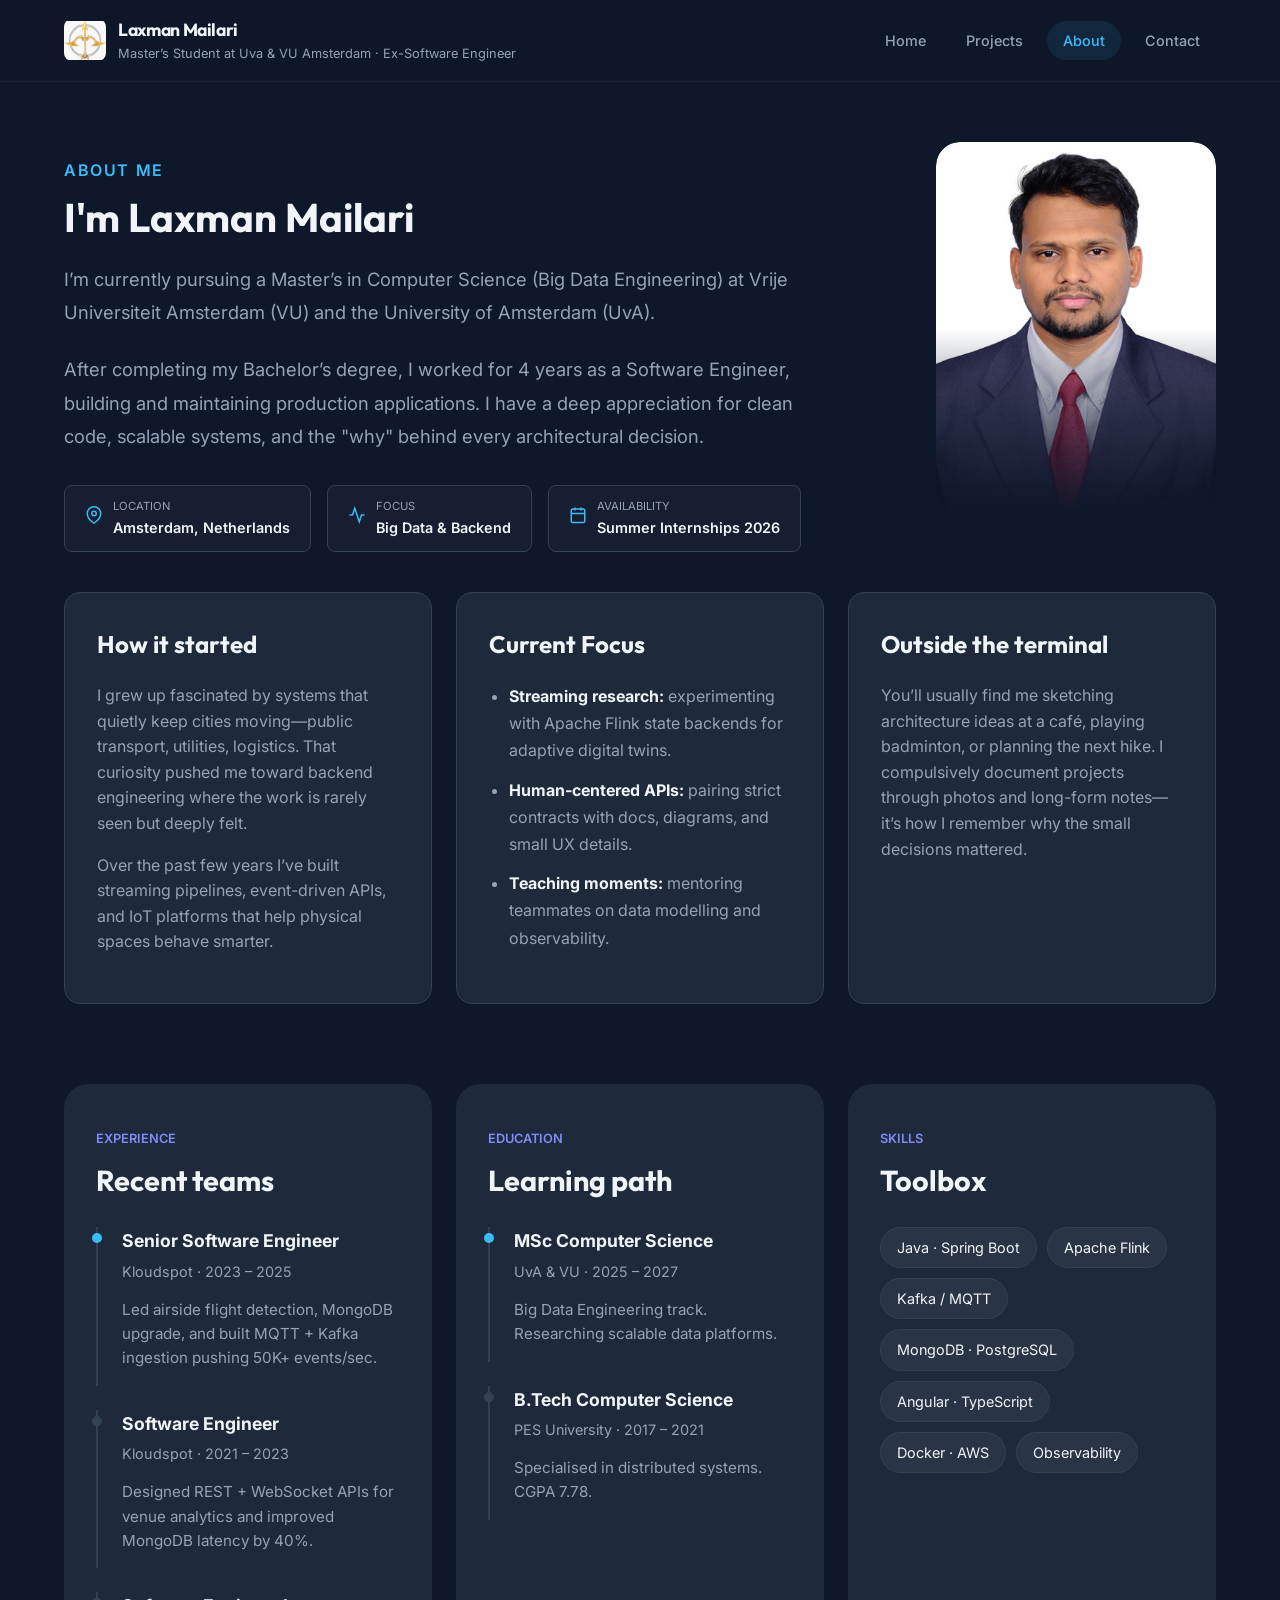
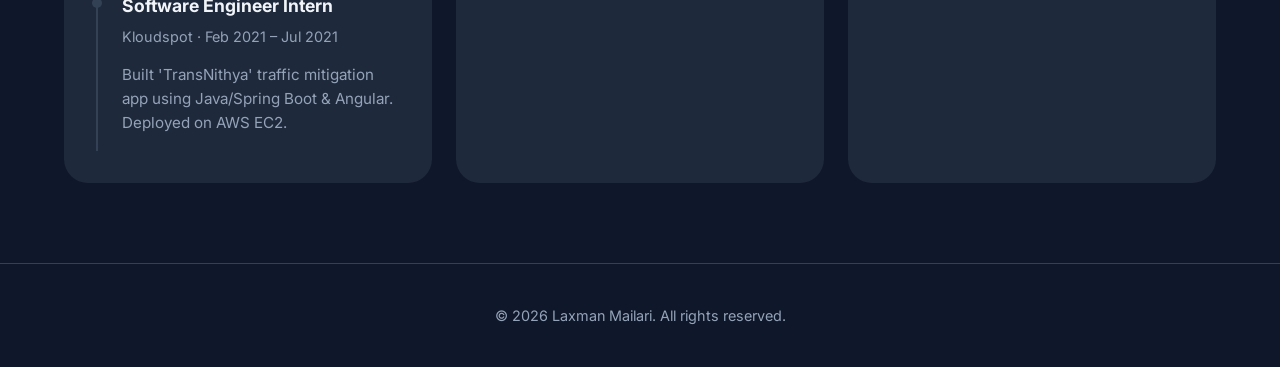
==== about.html @ 2ae77924 "add NYC taxi project details" ====
<!DOCTYPE html>
<html lang="en">

<head>
  <meta charset="UTF-8" />
  <title>About | Laxman Mailari</title>
  <meta name="viewport" content="width=device-width, initial-scale=1" />
  <link rel="stylesheet" href="styles.css" />
</head>

<body>
  <header class="lm-header">
    <div class="container">
      <a href="index.html" class="lm-logo">
        <img src="assets/logo-new.png" alt="Laxman Mailari Logo" class="lm-logo-mark" />
        <div class="lm-logo-text">
          <div class="lm-logo-name">Laxman Mailari</div>
          <div class="lm-logo-slogan">Master’s Student at Uva & VU Amsterdam · Ex-Software Engineer</div>
        </div>
      </a>
      <nav class="lm-nav">
        <a href="index.html">Home</a>
        <a href="projects.html">Projects</a>
        <a href="about.html" class="active">About</a>
        <a href="contact.html">Contact</a>
      </nav>
    </div>
  </header>

  <main class="container" style="padding-top: 60px;">
    <section class="about-hero fade-in-up"
      style="display: grid; grid-template-columns: 1fr 280px; gap: 60px; align-items: start; margin-bottom: 40px;">

      <!-- Left Column: Bio & Meta -->
      <div style="padding-right: 40px;">
        <p class="eyebrow"
          style="color: var(--accent-primary); text-transform: uppercase; letter-spacing: 0.1em; font-weight: 600; margin-bottom: 12px;">
          About Me</p>
        <h1 style="font-family: var(--font-display); font-size: 2.5rem; margin: 0 0 24px; line-height: 1.1;">I'm Laxman
          Mailari</h1>
        <p style="font-size: 1.15rem; color: var(--text-muted); line-height: 1.8; margin-bottom: 24px;">
          I’m currently pursuing a Master’s in Computer Science (Big Data Engineering) at Vrije Universiteit Amsterdam
          (VU) and the University of Amsterdam (UvA).
        </p>
        <p style="font-size: 1.15rem; color: var(--text-muted); line-height: 1.8; margin-bottom: 32px;">
          After completing my Bachelor’s degree, I worked for 4 years as a Software Engineer, building and maintaining
          production applications. I have a deep appreciation for clean code, scalable systems, and the "why" behind
          every architectural decision.
        </p>

        <!-- Meta Stack (Moved here) -->
        <div class="meta-stack" style="display: flex; flex-wrap: wrap; gap: 16px;">
          <div class="meta-item"
            style="background: rgba(255,255,255,0.03); padding: 12px 20px; border-radius: var(--radius-sm); border: 1px solid var(--border); display: flex; align-items: center; gap: 10px;">
            <div style="color: var(--accent-primary);">
              <svg width="18" height="18" viewBox="0 0 24 24" fill="none" stroke="currentColor" stroke-width="2">
                <path d="M21 10c0 7-9 13-9 13s-9-6-9-13a9 9 0 0 1 18 0z"></path>
                <circle cx="12" cy="10" r="3"></circle>
              </svg>
            </div>
            <div>
              <p class="meta-label"
                style="margin: 0; font-size: 0.7rem; color: var(--text-muted); text-transform: uppercase;">Location</p>
              <p class="meta-value" style="margin: 0; font-weight: 600; font-size: 0.9rem;">Amsterdam, Netherlands</p>
            </div>
          </div>

          <div class="meta-item"
            style="background: rgba(255,255,255,0.03); padding: 12px 20px; border-radius: var(--radius-sm); border: 1px solid var(--border); display: flex; align-items: center; gap: 10px;">
            <div style="color: var(--accent-primary);">
              <svg width="18" height="18" viewBox="0 0 24 24" fill="none" stroke="currentColor" stroke-width="2">
                <polyline points="22 12 18 12 15 21 9 3 6 12 2 12"></polyline>
              </svg>
            </div>
            <div>
              <p class="meta-label"
                style="margin: 0; font-size: 0.7rem; color: var(--text-muted); text-transform: uppercase;">Focus</p>
              <p class="meta-value" style="margin: 0; font-weight: 600; font-size: 0.9rem;">Big Data &amp; Backend</p>
            </div>
          </div>

          <div class="meta-item"
            style="background: rgba(255,255,255,0.03); padding: 12px 20px; border-radius: var(--radius-sm); border: 1px solid var(--border); display: flex; align-items: center; gap: 10px;">
            <div style="color: var(--accent-primary);">
              <svg width="18" height="18" viewBox="0 0 24 24" fill="none" stroke="currentColor" stroke-width="2">
                <rect x="3" y="4" width="18" height="18" rx="2" ry="2"></rect>
                <line x1="16" y1="2" x2="16" y2="6"></line>
                <line x1="8" y1="2" x2="8" y2="6"></line>
                <line x1="3" y1="10" x2="21" y2="10"></line>
              </svg>
            </div>
            <div>
              <p class="meta-label"
                style="margin: 0; font-size: 0.7rem; color: var(--text-muted); text-transform: uppercase;">Availability
              </p>
              <p class="meta-value" style="margin: 0; font-weight: 600; font-size: 0.9rem;">Summer Internships 2026</p>
            </div>
          </div>
        </div>
      </div>

      <!-- Right Column: Profile Card (Image Only) -->
      <div class="profile-sidebar" style="display: flex; flex-direction: column; gap: 24px;">
        <div class="about-portrait">
          <img src="assets/my-image.JPG" alt="Portrait of Laxman Mailari" />
        </div>
      </div>
    </section>

    <section class="about-story fade-in-up"
      style="display: grid; grid-template-columns: repeat(auto-fit, minmax(300px, 1fr)); gap: 24px; margin-bottom: 80px;">
      <article class="story-block"
        style="background: var(--card); padding: 32px; border-radius: var(--radius-md); border: 1px solid var(--border);">
        <h2 style="font-family: var(--font-display); font-size: 1.5rem; margin-top: 0;">How it started</h2>
        <p style="color: var(--text-muted);">
          I grew up fascinated by systems that quietly keep cities moving—public
          transport, utilities, logistics. That curiosity pushed me toward
          backend engineering where the work is rarely seen but deeply felt.
        </p>
        <p style="color: var(--text-muted);">
          Over the past few years I’ve built streaming pipelines, event-driven
          APIs, and IoT platforms that help physical spaces behave smarter.
        </p>
      </article>
      <article class="story-block"
        style="background: var(--card); padding: 32px; border-radius: var(--radius-md); border: 1px solid var(--border);">
        <h2 style="font-family: var(--font-display); font-size: 1.5rem; margin-top: 0;">Current Focus</h2>
        <ul class="story-list" style="padding-left: 20px; color: var(--text-muted); line-height: 1.7;">
          <li style="margin-bottom: 12px;">
            <strong style="color: var(--text-main);">Streaming research:</strong> experimenting with Apache Flink
            state backends for adaptive digital twins.
          </li>
          <li style="margin-bottom: 12px;">
            <strong style="color: var(--text-main);">Human-centered APIs:</strong> pairing strict contracts with
            docs, diagrams, and small UX details.
          </li>
          <li>
            <strong style="color: var(--text-main);">Teaching moments:</strong> mentoring teammates on data
            modelling and observability.
          </li>
        </ul>
      </article>
      <article class="story-block"
        style="background: var(--card); padding: 32px; border-radius: var(--radius-md); border: 1px solid var(--border);">
        <h2 style="font-family: var(--font-display); font-size: 1.5rem; margin-top: 0;">Outside the terminal</h2>
        <p style="color: var(--text-muted);">
          You’ll usually find me sketching architecture ideas at a café, playing
          badminton, or planning the next hike. I compulsively document projects
          through photos and long-form notes—it’s how I remember why the small
          decisions mattered.
        </p>
      </article>
    </section>

    <section class="about-panels fade-in-up"
      style="display: grid; grid-template-columns: repeat(auto-fit, minmax(300px, 1fr)); gap: 24px; margin-bottom: 80px;">
      <article class="about-panel"
        style="background: var(--bg-secondary); padding: 32px; border-radius: var(--radius-lg);">
        <div class="panel-head" style="margin-bottom: 24px;">
          <p class="eyebrow"
            style="color: var(--accent-secondary); text-transform: uppercase; font-size: 0.8rem; font-weight: 600; margin-bottom: 8px;">
            Experience</p>
          <h2 style="font-family: var(--font-display); font-size: 1.8rem; margin: 0;">Recent teams</h2>
        </div>
        <div class="timeline-line" style="display: flex; flex-direction: column; gap: 24px;">
          <div class="timeline-item"
            style="position: relative; padding-left: 24px; border-left: 2px solid var(--border);">
            <span class="timeline-dot"
              style="position: absolute; left: -6px; top: 6px; width: 10px; height: 10px; border-radius: 50%; background: var(--accent-primary);"></span>
            <div>
              <h3 style="margin: 0; font-size: 1.1rem;">Senior Software Engineer</h3>
              <div class="meta" style="color: var(--text-muted); font-size: 0.9rem; margin: 4px 0 8px;">Kloudspot · 2023
                – 2025</div>
              <p style="color: var(--text-muted); font-size: 0.95rem;">
                Led airside flight detection, MongoDB upgrade, and built MQTT + Kafka ingestion pushing 50K+ events/sec.
              </p>
            </div>
          </div>
          <div class="timeline-item"
            style="position: relative; padding-left: 24px; border-left: 2px solid var(--border);">
            <span class="timeline-dot"
              style="position: absolute; left: -6px; top: 6px; width: 10px; height: 10px; border-radius: 50%; background: var(--border);"></span>
            <div>
              <h3 style="margin: 0; font-size: 1.1rem;">Software Engineer</h3>
              <div class="meta" style="color: var(--text-muted); font-size: 0.9rem; margin: 4px 0 8px;">Kloudspot · 2021
                – 2023</div>
              <p style="color: var(--text-muted); font-size: 0.95rem;">
                Designed REST + WebSocket APIs for venue analytics and improved MongoDB latency by 40%.
              </p>
            </div>
          </div>
          <div class="timeline-item"
            style="position: relative; padding-left: 24px; border-left: 2px solid var(--border);">
            <span class="timeline-dot"
              style="position: absolute; left: -6px; top: 6px; width: 10px; height: 10px; border-radius: 50%; background: var(--border);"></span>
            <div>
              <h3 style="margin: 0; font-size: 1.1rem;">Software Engineer Intern</h3>
              <div class="meta" style="color: var(--text-muted); font-size: 0.9rem; margin: 4px 0 8px;">Kloudspot · Feb
                2021
                – Jul 2021</div>
              <p style="color: var(--text-muted); font-size: 0.95rem;">
                Built 'TransNithya' traffic mitigation app using Java/Spring Boot & Angular. Deployed on AWS EC2.
              </p>
            </div>
          </div>
        </div>
      </article>

      <article class="about-panel"
        style="background: var(--bg-secondary); padding: 32px; border-radius: var(--radius-lg);">
        <div class="panel-head" style="margin-bottom: 24px;">
          <p class="eyebrow"
            style="color: var(--accent-secondary); text-transform: uppercase; font-size: 0.8rem; font-weight: 600; margin-bottom: 8px;">
            Education</p>
          <h2 style="font-family: var(--font-display); font-size: 1.8rem; margin: 0;">Learning path</h2>
        </div>
        <div class="timeline-line" style="display: flex; flex-direction: column; gap: 24px;">
          <div class="timeline-item"
            style="position: relative; padding-left: 24px; border-left: 2px solid var(--border);">
            <span class="timeline-dot"
              style="position: absolute; left: -6px; top: 6px; width: 10px; height: 10px; border-radius: 50%; background: var(--accent-primary);"></span>
            <div>
              <h3 style="margin: 0; font-size: 1.1rem;">MSc Computer Science</h3>
              <div class="meta" style="color: var(--text-muted); font-size: 0.9rem; margin: 4px 0 8px;">UvA &amp; VU ·
                2025 – 2027</div>
              <p style="color: var(--text-muted); font-size: 0.95rem;">Big Data Engineering track. Researching scalable
                data platforms.</p>
            </div>
          </div>
          <div class="timeline-item"
            style="position: relative; padding-left: 24px; border-left: 2px solid var(--border);">
            <span class="timeline-dot"
              style="position: absolute; left: -6px; top: 6px; width: 10px; height: 10px; border-radius: 50%; background: var(--border);"></span>
            <div>
              <h3 style="margin: 0; font-size: 1.1rem;">B.Tech Computer Science</h3>
              <div class="meta" style="color: var(--text-muted); font-size: 0.9rem; margin: 4px 0 8px;">PES University ·
                2017 – 2021</div>
              <p style="color: var(--text-muted); font-size: 0.95rem;">Specialised in distributed systems. CGPA 7.78.
              </p>
            </div>
          </div>
        </div>
      </article>

      <article class="about-panel"
        style="background: var(--bg-secondary); padding: 32px; border-radius: var(--radius-lg);">
        <div class="panel-head" style="margin-bottom: 24px;">
          <p class="eyebrow"
            style="color: var(--accent-secondary); text-transform: uppercase; font-size: 0.8rem; font-weight: 600; margin-bottom: 8px;">
            Skills</p>
          <h2 style="font-family: var(--font-display); font-size: 1.8rem; margin: 0;">Toolbox</h2>
        </div>
        <div class="skill-pill-grid" style="display: flex; flex-wrap: wrap; gap: 10px;">
          <span
            style="padding: 8px 16px; background: rgba(255,255,255,0.05); border-radius: 99px; font-size: 0.9rem; border: 1px solid var(--border);">Java
            · Spring Boot</span>
          <span
            style="padding: 8px 16px; background: rgba(255,255,255,0.05); border-radius: 99px; font-size: 0.9rem; border: 1px solid var(--border);">Apache
            Flink</span>
          <span
            style="padding: 8px 16px; background: rgba(255,255,255,0.05); border-radius: 99px; font-size: 0.9rem; border: 1px solid var(--border);">Kafka
            / MQTT</span>
          <span
            style="padding: 8px 16px; background: rgba(255,255,255,0.05); border-radius: 99px; font-size: 0.9rem; border: 1px solid var(--border);">MongoDB
            · PostgreSQL</span>
          <span
            style="padding: 8px 16px; background: rgba(255,255,255,0.05); border-radius: 99px; font-size: 0.9rem; border: 1px solid var(--border);">Angular
            · TypeScript</span>
          <span
            style="padding: 8px 16px; background: rgba(255,255,255,0.05); border-radius: 99px; font-size: 0.9rem; border: 1px solid var(--border);">Docker
            · AWS</span>
          <span
            style="padding: 8px 16px; background: rgba(255,255,255,0.05); border-radius: 99px; font-size: 0.9rem; border: 1px solid var(--border);">Observability</span>
        </div>
      </article>
    </section>
  </main>

  <footer class="page-footer">
    <span>© <span id="year"></span> Laxman Mailari. All rights reserved.</span>
  </footer>

  <script>
    document.getElementById("year").textContent = new Date().getFullYear();

    // Scroll Reveal Animation
    const observerOptions = {
      threshold: 0.1,
      rootMargin: "0px 0px -50px 0px"
    };

    const observer = new IntersectionObserver((entries) => {
      entries.forEach(entry => {
        if (entry.isIntersecting) {
          entry.target.classList.add("visible");
          observer.unobserve(entry.target);
        }
      });
    }, observerOptions);

    document.querySelectorAll('.fade-in-up').forEach(el => {
      observer.observe(el);
    });
  </script>
</body>

</html>
---- styles.css ----
/* 
  Laxman Mailari - Portfolio Styles 
  Theme: Midnight Tech
*/

@import url('https://fonts.googleapis.com/css2?family=Inter:wght@300;400;500;600&family=Outfit:wght@400;500;700&display=swap');

:root {
  /* Dark Theme Palette */
  --bg: #0f172a;
  /* Slate 900 */
  --bg-secondary: #1e293b;
  /* Slate 800 */
  --card: #1e293b;
  /* Slate 800 */
  --card-hover: #334155;
  /* Slate 700 */

  --text-main: #f1f5f9;
  /* Slate 100 */
  --text-muted: #94a3b8;
  /* Slate 400 */

  --accent-primary: #38bdf8;
  /* Sky 400 */
  --accent-secondary: #818cf8;
  /* Indigo 400 */
  --accent-glow: rgba(56, 189, 248, 0.15);

  --border: #334155;
  /* Slate 700 */

  /* Fonts */
  --font-main: 'Inter', system-ui, -apple-system, sans-serif;
  --font-display: 'Outfit', sans-serif;

  /* Spacing & Radius */
  --radius-sm: 8px;
  --radius-md: 16px;
  --radius-lg: 24px;
}

*,
*::before,
*::after {
  box-sizing: border-box;
}

html {
  scroll-behavior: smooth;
}

body {
  margin: 0;
  padding: 0;
  font-family: var(--font-main);
  background: var(--bg);
  color: var(--text-main);
  line-height: 1.6;
  overflow-x: hidden;
}

/* UTILITIES */
.container {
  max-width: 1200px;
  margin: 0 auto;
  padding: 0 24px;
}

/* HEADER & NAV */
.lm-header {
  position: sticky;
  top: 0;
  z-index: 100;
  background: rgba(15, 23, 42, 0.85);
  backdrop-filter: blur(12px);
  border-bottom: 1px solid rgba(255, 255, 255, 0.05);
  padding: 16px 0;
}

.lm-header .container {
  display: flex;
  justify-content: space-between;
  align-items: center;
}

.lm-logo {
  display: flex;
  align-items: center;
  gap: 12px;
  text-decoration: none;
}

.lm-logo-mark {
  width: 42px;
  height: 42px;
  object-fit: contain;
  border-radius: 8px;
}

.lm-logo-text {
  display: flex;
  flex-direction: column;
}

.lm-logo-name {
  font-family: var(--font-display);
  font-weight: 700;
  font-size: 1.1rem;
  color: var(--text-main);
  letter-spacing: -0.02em;
}

.lm-logo-slogan {
  font-size: 0.8rem;
  color: var(--text-muted);
}

.lm-nav {
  display: flex;
  gap: 8px;
}

.lm-nav a {
  text-decoration: none;
  color: var(--text-muted);
  padding: 8px 16px;
  border-radius: 99px;
  font-size: 0.9rem;
  font-weight: 500;
  transition: all 0.2s ease;
}

.lm-nav a:hover,
.lm-nav a.active {
  color: var(--text-main);
  background: rgba(255, 255, 255, 0.05);
}

.lm-nav a.active {
  background: rgba(56, 189, 248, 0.1);
  color: var(--accent-primary);
}

/* HERO SECTION */
.hero-main {
  padding: 80px 0;
  display: grid;
  grid-template-columns: 1.2fr 0.8fr;
  gap: 60px;
  align-items: center;
}

.hero-text-block h1 {
  font-family: var(--font-display);
  font-size: 3.5rem;
  line-height: 1.1;
  margin: 0 0 24px;
  background: linear-gradient(135deg, #fff 0%, #94a3b8 100%);
  -webkit-background-clip: text;
  -webkit-text-fill-color: transparent;
}

.hero-text-block p {
  font-size: 1.1rem;
  color: var(--text-muted);
  margin-bottom: 32px;
  max-width: 540px;
}

.hero-buttons {
  display: flex;
  gap: 16px;
}

.btn {
  display: inline-flex;
  align-items: center;
  justify-content: center;
  padding: 12px 24px;
  border-radius: 99px;
  font-weight: 500;
  text-decoration: none;
  transition: transform 0.2s ease, box-shadow 0.2s ease;
}

.btn.primary {
  background: linear-gradient(135deg, var(--accent-primary), var(--accent-secondary));
  color: #fff;
  box-shadow: 0 4px 20px rgba(56, 189, 248, 0.3);
}

.btn.primary:hover {
  transform: translateY(-2px);
  box-shadow: 0 8px 25px rgba(56, 189, 248, 0.4);
}

.btn.ghost {
  background: rgba(255, 255, 255, 0.05);
  color: var(--text-main);
  border: 1px solid rgba(255, 255, 255, 0.1);
}

.btn.ghost:hover {
  background: rgba(255, 255, 255, 0.1);
}

.hero-image-block {
  position: relative;
}

.hero-image-block::before {
  content: '';
  position: absolute;
  inset: -20px;
  background: radial-gradient(circle at center, var(--accent-glow), transparent 70%);
  z-index: -1;
  opacity: 0.6;
}

.hero-image-block img {
  width: 100%;
  max-width: 400px;
  border-radius: 24px;
  display: block;
  margin: 0 auto;
  /* Immersion effect */
  mask-image: linear-gradient(to bottom, black 50%, transparent 100%);
  -webkit-mask-image: linear-gradient(to bottom, black 50%, transparent 100%);
}

.about-portrait img {
  width: 100%;
  max-width: 320px;
  aspect-ratio: 3/4;
  border-radius: 24px;
  object-fit: cover;
  display: block;
  margin: 0 auto;
  transition: transform 0.3s ease;
  /* Immersion effect */
  mask-image: linear-gradient(to bottom, black 50%, transparent 100%);
  -webkit-mask-image: linear-gradient(to bottom, black 50%, transparent 100%);
}

.about-portrait img:hover {
  transform: scale(1.02);
}

/* SECTIONS GENERAL */
.section-header {
  text-align: center;
  margin-bottom: 48px;
}

.section-header h2 {
  font-family: var(--font-display);
  font-size: 2.5rem;
  margin: 0 0 16px;
}

.section-header p {
  color: var(--text-muted);
  font-size: 1.1rem;
}

/* PROJECTS GRID */
.projects-strip {
  padding: 80px 0;
  background: var(--bg-secondary);
}

.projects-grid {
  display: grid;
  grid-template-columns: repeat(auto-fit, minmax(300px, 1fr));
  gap: 24px;
}

.project-card {
  background: var(--bg);
  border: 1px solid var(--border);
  border-radius: var(--radius-md);
  overflow: hidden;
  transition: transform 0.3s ease, box-shadow 0.3s ease;
}

.project-card:hover {
  transform: translateY(-5px);
  box-shadow: 0 10px 30px rgba(0, 0, 0, 0.2);
  border-color: var(--accent-primary);
}

.project-card img {
  width: 100%;
  height: 200px;
  object-fit: cover;
}

.project-content {
  padding: 24px;
}

.project-card h3 {
  font-family: var(--font-display);
  font-size: 1.25rem;
  margin: 0 0 8px;
  color: var(--text-main);
}

.project-card p {
  color: var(--text-muted);
  font-size: 0.95rem;
  margin: 0;
}

.projects-link-row {
  text-align: center;
  margin-top: 40px;
}

.link-more {
  color: var(--accent-primary);
  text-decoration: none;
  font-weight: 500;
  display: inline-flex;
  align-items: center;
  gap: 6px;
}

.link-more:hover {
  text-decoration: underline;
}

/* MOTIVATION / TESTIMONIALS */
.testimonials-band {
  padding: 80px 0;
  text-align: center;
}

.quote-box {
  max-width: 800px;
  margin: 0 auto;
  padding: 40px;
  background: linear-gradient(180deg, rgba(255, 255, 255, 0.03) 0%, transparent 100%);
  border: 1px solid rgba(255, 255, 255, 0.05);
  border-radius: var(--radius-lg);
}

.quote-box h2 {
  font-family: var(--font-display);
  font-size: 1.8rem;
  margin-bottom: 16px;
  color: var(--accent-secondary);
}

.quote-box p {
  font-size: 1.2rem;
  font-style: italic;
  color: var(--text-main);
}

/* CONTACT SECTION */
.contact-band {
  padding: 80px 0;
}

.contact-grid {
  display: grid;
  grid-template-columns: 1fr 1fr;
  gap: 40px;
  background: var(--card);
  border: 1px solid var(--border);
  border-radius: var(--radius-lg);
  padding: 48px;
  overflow: hidden;
  position: relative;
}

.contact-grid::after {
  content: '';
  position: absolute;
  top: 0;
  right: 0;
  width: 300px;
  height: 300px;
  background: radial-gradient(circle at top right, var(--accent-glow), transparent 70%);
  pointer-events: none;
}

.contact-left h2 {
  font-family: var(--font-display);
  font-size: 2rem;
  margin: 0 0 16px;
}

.contact-focus {
  list-style: none;
  padding: 0;
  margin: 24px 0;
}

.contact-focus li {
  display: flex;
  align-items: center;
  gap: 10px;
  margin-bottom: 12px;
  color: var(--text-muted);
}

.contact-focus li::before {
  content: '✓';
  color: var(--accent-primary);
  font-weight: bold;
}

.contact-items {
  display: flex;
  flex-direction: column;
  gap: 16px;
}

.contact-item {
  display: flex;
  align-items: center;
  gap: 16px;
  padding: 16px;
  background: rgba(255, 255, 255, 0.03);
  border: 1px solid rgba(255, 255, 255, 0.05);
  border-radius: 12px;
  text-decoration: none;
  color: var(--text-main);
  transition: all 0.2s ease;
}

.contact-item:hover {
  background: rgba(255, 255, 255, 0.08);
  border-color: var(--accent-primary);
  transform: translateX(5px);
}

.contact-icon {
  width: 40px;
  height: 40px;
  display: flex;
  align-items: center;
  justify-content: center;
  background: rgba(255, 255, 255, 0.05);
  border-radius: 50%;
  color: var(--accent-primary);
}

/* FOOTER */
.page-footer {
  padding: 40px 0;
  text-align: center;
  border-top: 1px solid var(--border);
  color: var(--text-muted);
  font-size: 0.9rem;
}

/* PROJECTS PAGE SPECIFIC */
.projects-outline {
  display: flex;
  gap: 12px;
  margin-bottom: 40px;
  flex-wrap: wrap;
}

.projects-outline a {
  padding: 8px 16px;
  border: 1px solid var(--border);
  border-radius: 99px;
  color: var(--text-muted);
  text-decoration: none;
  font-size: 0.9rem;
  transition: all 0.2s ease;
}

.projects-outline a:hover {
  border-color: var(--accent-primary);
  color: var(--text-main);
}

.project-case {
  background: var(--card);
  border: 1px solid var(--border);
  border-radius: var(--radius-lg);
  padding: 40px;
  margin-bottom: 40px;
  display: grid;
  grid-template-columns: 1fr 1.5fr;
  gap: 40px;
}

.case-media img {
  width: 100%;
  border-radius: var(--radius-md);
  margin-bottom: 24px;
}

/* Placeholder media box for cases without images */
.media-box {
  width: 100%;
  height: 220px;
  border-radius: var(--radius-md);
  margin-bottom: 24px;
  background: linear-gradient(135deg, rgba(56, 189, 248, 0.12), rgba(129, 140, 248, 0.12));
  border: 1px solid var(--border);
}

.case-stats {
  list-style: none;
  padding: 0;
  display: grid;
  grid-template-columns: repeat(auto-fit, minmax(120px, 1fr));
  gap: 16px;
}

.case-stats li span {
  display: block;
  font-size: 0.75rem;
  text-transform: uppercase;
  letter-spacing: 0.05em;
  color: var(--text-muted);
  margin-bottom: 4px;
}

.case-content h2 {
  font-family: var(--font-display);
  font-size: 2rem;
  margin: 0 0 16px;
}

.case-pill-row {
  display: flex;
  gap: 8px;
  margin-bottom: 24px;
  flex-wrap: wrap;
}

.case-pill {
  padding: 4px 12px;
  background: rgba(56, 189, 248, 0.1);
  color: var(--accent-primary);
  border-radius: 99px;
  font-size: 0.8rem;
  font-weight: 500;
}

.case-points {
  padding-left: 20px;
  color: var(--text-muted);
  margin-bottom: 32px;
}

.case-points li {
  margin-bottom: 12px;
}

.attachment {
  display: inline-flex;
  align-items: center;
  gap: 10px;
  padding: 10px 20px;
  background: rgba(255, 255, 255, 0.05);
  border-radius: 99px;
  color: var(--text-main);
  text-decoration: none;
  font-size: 0.9rem;
  transition: all 0.2s ease;
}

.attachment:hover {
  background: rgba(255, 255, 255, 0.1);
}

/* GALLERY PAGE */
.gallery-grid {
  display: grid;
  grid-template-columns: repeat(auto-fit, minmax(240px, 1fr));
  gap: 24px;
}

.gallery-card {
  background: var(--bg);
  border: 1px solid var(--border);
  border-radius: var(--radius-md);
  overflow: hidden;
  transition: transform 0.3s ease, box-shadow 0.3s ease;
}

.gallery-card:hover {
  transform: translateY(-4px);
  box-shadow: 0 10px 30px rgba(0, 0, 0, 0.2);
  border-color: var(--accent-primary);
}

.gallery-card img {
  width: 100%;
  height: 200px;
  object-fit: cover;
}

.gallery-card-body {
  padding: 16px 20px;
}

.gallery-card-body strong {
  display: block;
  font-family: var(--font-display);
  margin-bottom: 8px;
}

.gallery-card-body p {
  color: var(--text-muted);
  margin: 0;
}

/* ANIMATIONS */
.fade-in-up {
  opacity: 0;
  transform: translateY(20px);
  transition: opacity 0.6s ease-out, transform 0.6s ease-out;
}

.fade-in-up.visible {
  opacity: 1;
  transform: translateY(0);
}

/* RESPONSIVE */
@media (max-width: 768px) {
  .hero-main {
    grid-template-columns: 1fr;
    text-align: center;
    padding: 40px 0;
  }

  .hero-buttons {
    justify-content: center;
  }

  .contact-grid {
    grid-template-columns: 1fr;
    padding: 24px;
  }

  .project-case {
    grid-template-columns: 1fr;
    padding: 24px;
  }

  .hero-text-block h1 {
    font-size: 2.5rem;
  }
}

/* Tablet adjustments */
@media (max-width: 1024px) {
  .hero-main {
    gap: 32px;
    min-height: auto;
  }

  .lm-header .container {
    flex-wrap: wrap;
    gap: 8px;
  }

  .lm-nav {
    flex-wrap: wrap;
    justify-content: flex-end;
  }
}

/* Mobile refinements */
@media (max-width: 600px) {
  .container {
    padding: 0 16px;
  }

  .lm-logo-mark {
    width: 34px;
    height: 34px;
  }

  .lm-logo-slogan {
    display: none;
  }

  .lm-nav a {
    padding: 6px 12px;
    font-size: 0.85rem;
  }

  .projects-outline {
    justify-content: center;
  }

  /* Override inline grid styles on About page */
  .about-hero {
    grid-template-columns: 1fr !important;
    gap: 24px !important;
  }

  /* Tighter paddings for cards */
  .project-case,
  .contact-grid {
    padding: 20px;
  }

  .case-content h2 {
    font-size: 1.6rem;
  }
}
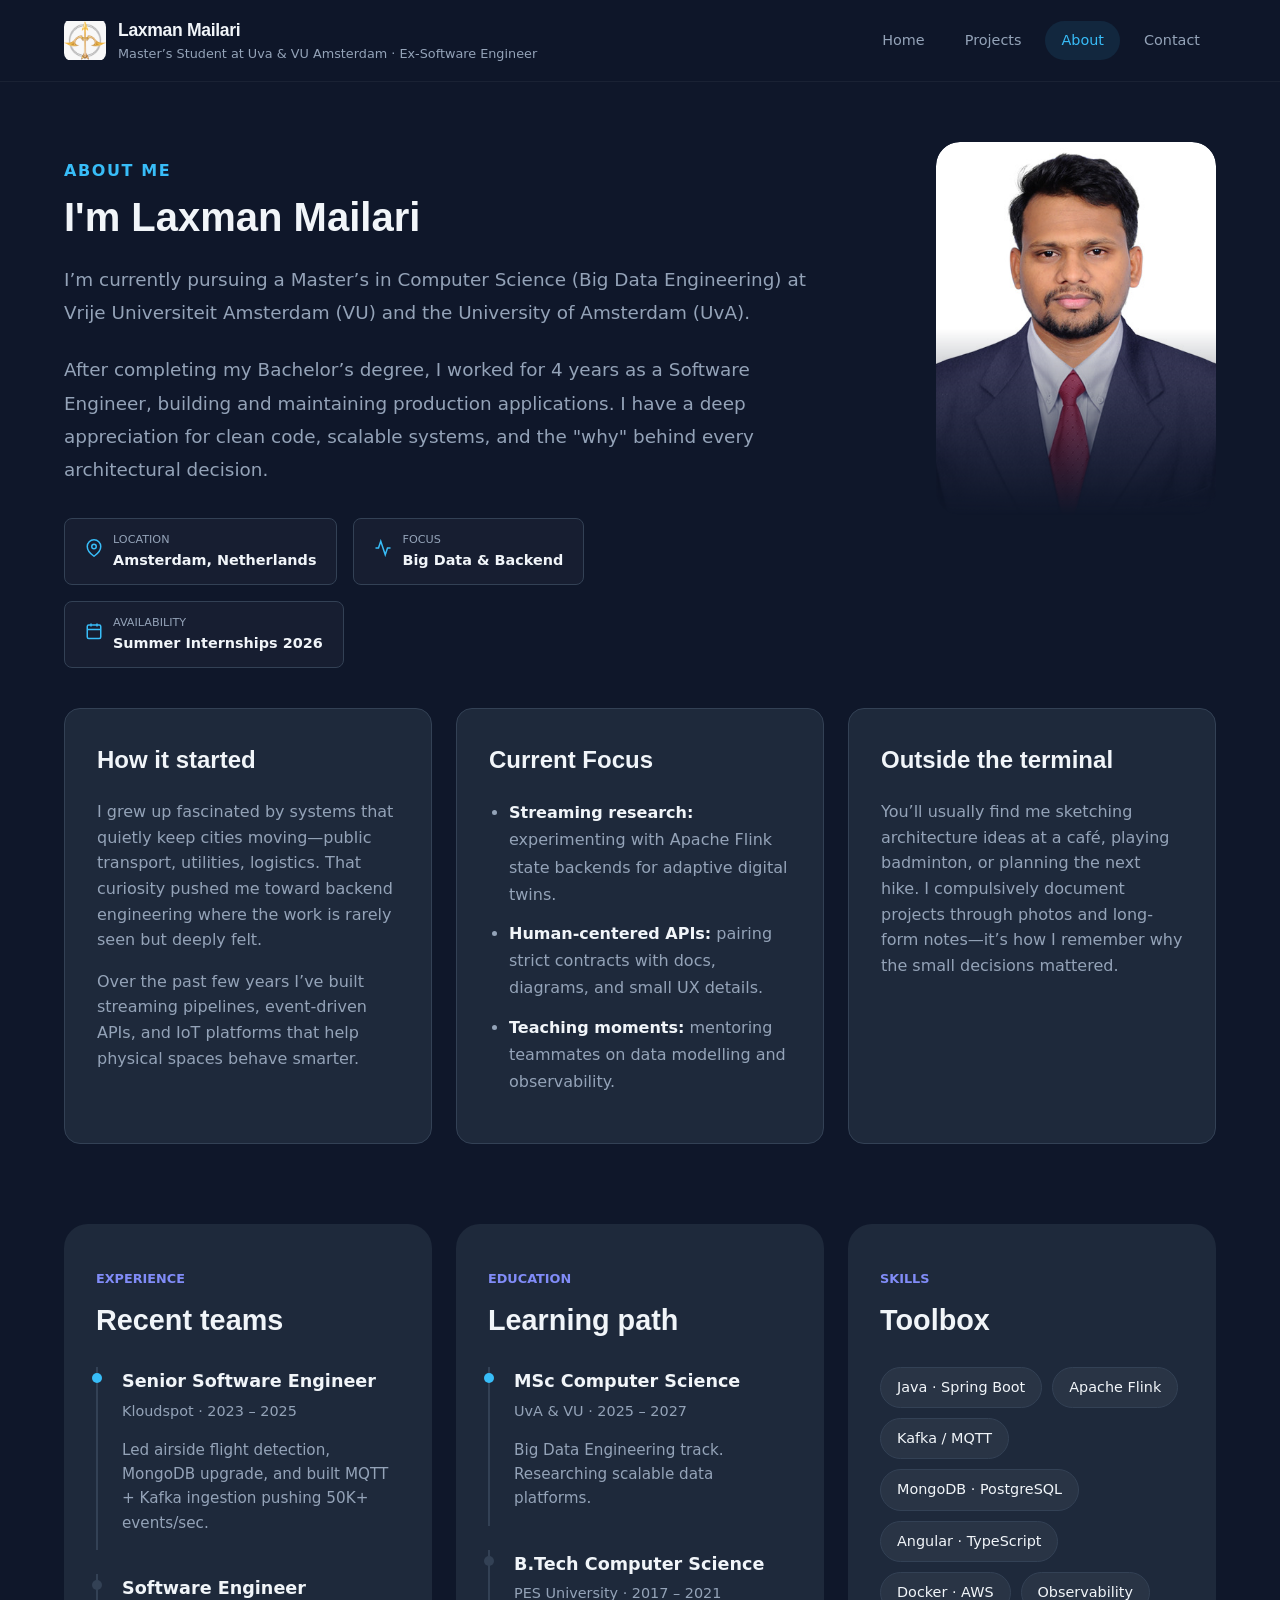
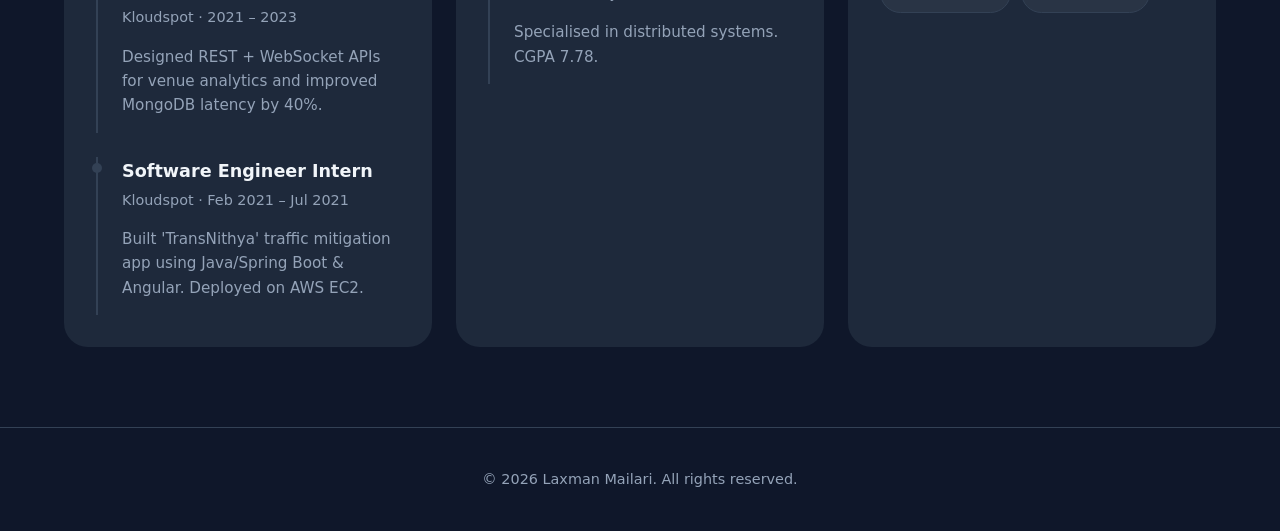
==== commit 52b6cbb7: "secure the application" ====
--- a/about.html
+++ b/about.html
@@ -5,6 +5,7 @@
   <meta charset="UTF-8" />
   <title>About | Laxman Mailari</title>
   <meta name="viewport" content="width=device-width, initial-scale=1" />
+  <meta http-equiv="Content-Security-Policy" content="default-src 'self'; img-src 'self' data:; style-src 'self' 'unsafe-inline' https://fonts.googleapis.com; font-src https://fonts.gstatic.com; script-src 'self' 'unsafe-inline'; connect-src 'self'; base-uri 'self'; frame-ancestors 'none'; form-action 'self'; upgrade-insecure-requests">
   <link rel="stylesheet" href="styles.css" />
 </head>
 
